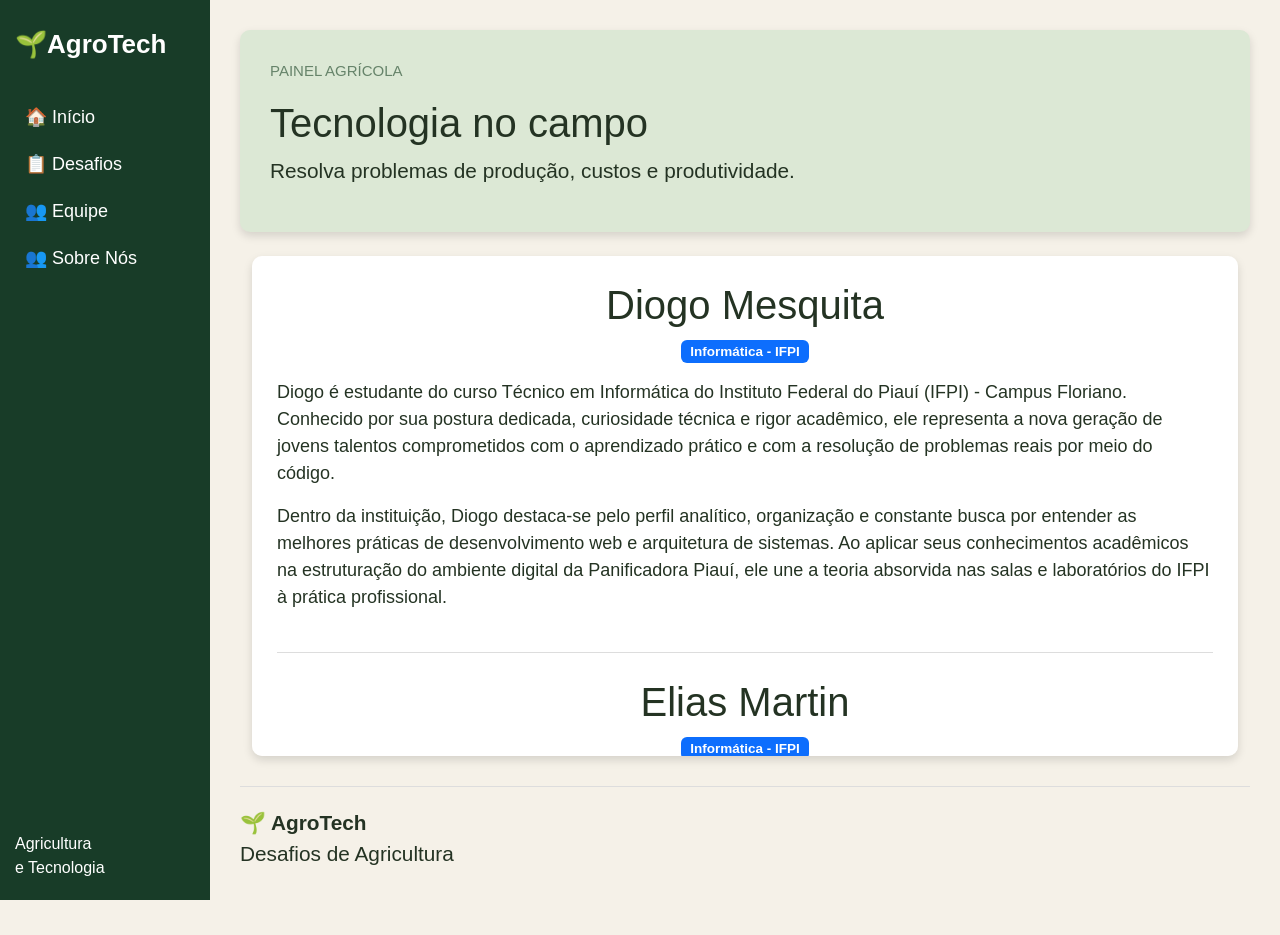
==== sobreNos.html @ 70dc84f5 "Colocação de hovers, criação do sobrNos.html e pequenas modificações no css" ====
<!DOCTYPE html>
<html lang="pt-BR">

<head>
    <meta charset="UTF-8">
    <meta name="viewport" content="width=device-width, initial-scale=1.0">

    <title>AgroTech</title>

    <!-- Bootstrap -->
    <link href="https://cdn.jsdelivr.net/npm/bootstrap@5.3.3/dist/css/bootstrap.min.css" rel="stylesheet">

    <!-- CSS -->
    <link rel="stylesheet" href="style.css">
</head>

<body>

    <!-- MENU LATERAL -->
    <aside class="menu">

        <div class="logo">
            🌱<span>AgroTech</span>
        </div>

        <nav>
            <a href="index.html">🏠 Início</a>
            <a href="#desafios">📋 Desafios</a>
            <a href="#equipe">👥 Equipe</a>
            <a href="sobreNos.html">👥 Sobre Nós</a>
        </nav>

        <div class="menu-final">
            Agricultura<br>
            e Tecnologia
        </div>

    </aside>


    <!-- ÁREA PRINCIPAL -->
    <main class="conteudo" id="inicio">

        <!-- CABEÇALHO -->
        <header>

            <p class="pequeno">PAINEL AGRÍCOLA</p>

            <h1>Tecnologia no campo</h1>

            <p>
                Resolva problemas de produção, custos e produtividade.
            </p>

        </header>


        <!-- CAIXA COM ROLAGEM -->
        <div class="container mt-4">

            <div class="caixa-rolagem">

                <!-- 1. PANIFICADORA -->
                
                

                <!-- 2. DIOGO -->
                <div class="conteudo-caixa">

                    <div class="d-flex flex-column flex-sm-row align-items-center align-items-sm-start gap-3 mb-2">

                        <div>

                            <h1>Diogo Mesquita</h1>

                            <div class="text-center mb-2">
                                <span class="badge bg-primary mb-2">
                                    Informática - IFPI
                                </span>
                            </div>

                            <p class="mb-2">
                                Diogo é estudante do curso Técnico em Informática
                                do Instituto Federal do Piauí (IFPI) - Campus
                                Floriano. Conhecido por sua postura dedicada,
                                curiosidade técnica e rigor acadêmico, ele
                                representa a nova geração de jovens talentos
                                comprometidos com o aprendizado prático e com a
                                resolução de problemas reais por meio do código.
                            </p>

                        </div>

                    </div>

                    <p>
                        Dentro da instituição, Diogo destaca-se pelo perfil
                        analítico, organização e constante busca por entender
                        as melhores práticas de desenvolvimento web e arquitetura
                        de sistemas. Ao aplicar seus conhecimentos acadêmicos
                        na estruturação do ambiente digital da Panificadora
                        Piauí, ele une a teoria absorvida nas salas e laboratórios
                        do IFPI à prática profissional.
                    </p>

                </div>


                <!-- 3. ISAC -->
                <div class="conteudo-caixa">

                    <div class="d-flex flex-column flex-sm-row align-items-center align-items-sm-start gap-3 mb-2">

                        <div>

                            <h1>Elias Martin</h1>

                            <div class="text-center mb-2">
                                <span class="badge bg-primary mb-2">
                                    Informática - IFPI
                                </span>
                            </div>

                            <p class="mb-2">
                                Também discente de Informática no IFPI - Campus
                                Floriano, Elias é um aluno focado, proativo e
                                apaixonado por tecnologia e design funcional.
                                Seu percurso acadêmico é marcado pelo entusiasmo
                                em transformar conceitos computacionais em
                                ferramentas visuais elegantes, acessíveis e
                                altamente interativas.
                            </p>

                        </div>

                    </div>

                    <p>
                        Com olhar atento aos detalhes de usabilidade,
                        responsividade e experiência do usuário, Isac dedica
                        suas horas de estudo e desenvolvimento para garantir
                        que a presença digital da panificadora seja moderna e
                        eficiente em qualquer dispositivo.
                    </p>

                </div>

            </div>

        </div>


        <!-- RODAPÉ -->
        <footer>

            <strong>🌱 AgroTech</strong>

            <p>
                Desafios de Agricultura
            </p>

        </footer>

    </main>


    <!-- Bootstrap -->
    <script src="https://cdn.jsdelivr.net/npm/bootstrap@5.3.3/dist/js/bootstrap.bundle.min.js">
    </script>
    
</body>

</html>
---- style.css ----
* {
    margin: 0;
    padding: 0;
    box-sizing: border-box;
}

body {
    font-family: Arial;
    background: #f5f1e8;
    color: #243323;
}

/* MENU */

.menu {
    position: fixed;
    width: 210px;
    height: 100%;
    padding: 25px 15px;
    background: #183c28;
    color: white;
}

.logo {
    font-size: 26px;
    font-weight: bold;
    margin-bottom: 30px;
}

.menu a {
    display: block;
    padding: 10px;
    color: white;
    text-decoration: none;
    font-size: 18px;
}

.menu a:hover {
    background: #2f6845;
}

.menu-final {
    position: absolute;
    bottom: 20px;
    font-size: 16px;
}

/* CONTEÚDO */

.conteudo {
    margin-left: 210px;
    padding: 30px;
}

header {
    padding: 30px;
    background: #dce8d5;
    border-radius: 10px;
    box-shadow: 0 4px 10px #0002;
    transition: 0.3s;
}

header:hover {
    transform: translateY(-5px);
    box-shadow: 0 8px 15px #0003;
}

header h1 {
    font-size: 40px;
}

.pequeno {
    color: #66836a;
    font-size: 15px;
}

header p {
    font-size: 1.3rem;
}

/* CARDS */

.indicadores,
.desafios {
    display: flex;
    gap: 15px;
    margin: 20px 0;
}

.indicador,
.desafio {
    background: white;
    padding: 20px;
    border-radius: 10px;
    box-shadow: 0 4px 10px #0002;
    transition: 0.3s;
}

.indicador:hover,
.desafio:hover {
    transform: translateY(-5px);
    box-shadow: 0 8px 15px #0003;
}

.pessoa {
    background: white;
    padding: 20px;
    border-radius: 10px;
    font-size: 1.7rem;
    box-shadow: 0 4px 10px #0002;
    transition: 0.3s;
}

.pessoa:hover {
    transform: translateY(-5px);
    box-shadow: 0 8px 15px #0003;
}

.indicador {
    flex: 1;
}

.indicador span {
    font-size: 26px;
}

.indicador small {
    display: block;
    color: #777;
    font-size: 1.3rem;
}

/* TÍTULOS */

.titulo {
    display: flex;
    justify-content: space-between;
    margin: 25px 0 15px;
}

.titulo h2 {
    font-size: 28px;
}

.titulo span {
    background: #f0b429;
    padding: 6px 10px;
    border-radius: 15px;
    font-size: 14px;
}

/* DESAFIOS */

.desafios {
    display: grid;
    grid-template-columns: 1fr 1fr;
}

.desafio {
    display: flex;
    gap: 15px;
}

.numero {
    min-width: 40px;
    height: 40px;
    padding: 10px;
    background: #2f6845;
    color: white;
    border-radius: 50%;
    font-size: 18px;
}

.amarelo {
    background: #e0a51a;
}

.descricao {
    width: 100%;
}

.descricao p {
    color: #777;
    font-size: 18px;
}

.desafio5 {
    grid-column: 1 / 3;
    width: 50%;
    margin: auto;
}

/* FORMULÁRIOS */

.form {
    display: flex;
    flex-wrap: wrap;
    gap: 5px;
}

input,
button {
    padding: 7px;
    font-size: 16px;
}

input {
    width: 120px;
}

button {
    background: #2f6845;
    color: white;
    border: 0;
    border-radius: 5px;
}

button:hover {
    background: #183c28;
}

.resultado {
    margin-top: 10px;
    color: #2f6845;
    font-size: 18px;
}

/* EQUIPE E RODAPÉ */

.equipe {
    margin-top: 30px;
}

footer {
    margin-top: 30px;
    padding: 20px 0;
    font-size: 1.3rem;
    border-top: 1px solid #ddd;
}

.caixa-rolagem {
    height: 500px;
    overflow-y: auto;
    background: white;
    padding: 25px;
    border-radius: 10px;
    box-shadow: 0 4px 10px #0002;
    transition: 0.3s;
}

.caixa-rolagem:hover {
    transform: translateX(5px);
    box-shadow: 0 8px 15px #0003;
}

.conteudo-caixa {
    padding-bottom: 25px;
    margin-bottom: 25px;
    border-bottom: 1px solid #ddd;
    font-size: 18px;
    transition: 0.3s;
}

.conteudo-caixa h1 {
    text-align: center;
}

.conteudo-caixa:last-child {
    border-bottom: none;
}

/* CELULAR */

@media (max-width: 768px) {
    .menu {
        position: static;
        width: 100%;
        height: auto;
    }

    .menu-final {
        display: none;
    }

    .menu nav {
        display: flex;
    }

    .conteudo {
        margin: 0;
        padding: 20px;
    }

    .indicadores,
    .desafios {
        display: block;
    }

    .indicador,
    .desafio {
        margin-bottom: 15px;
    }

    .desafio5 {
        width: 100%;
        grid-column: auto;
    }
}
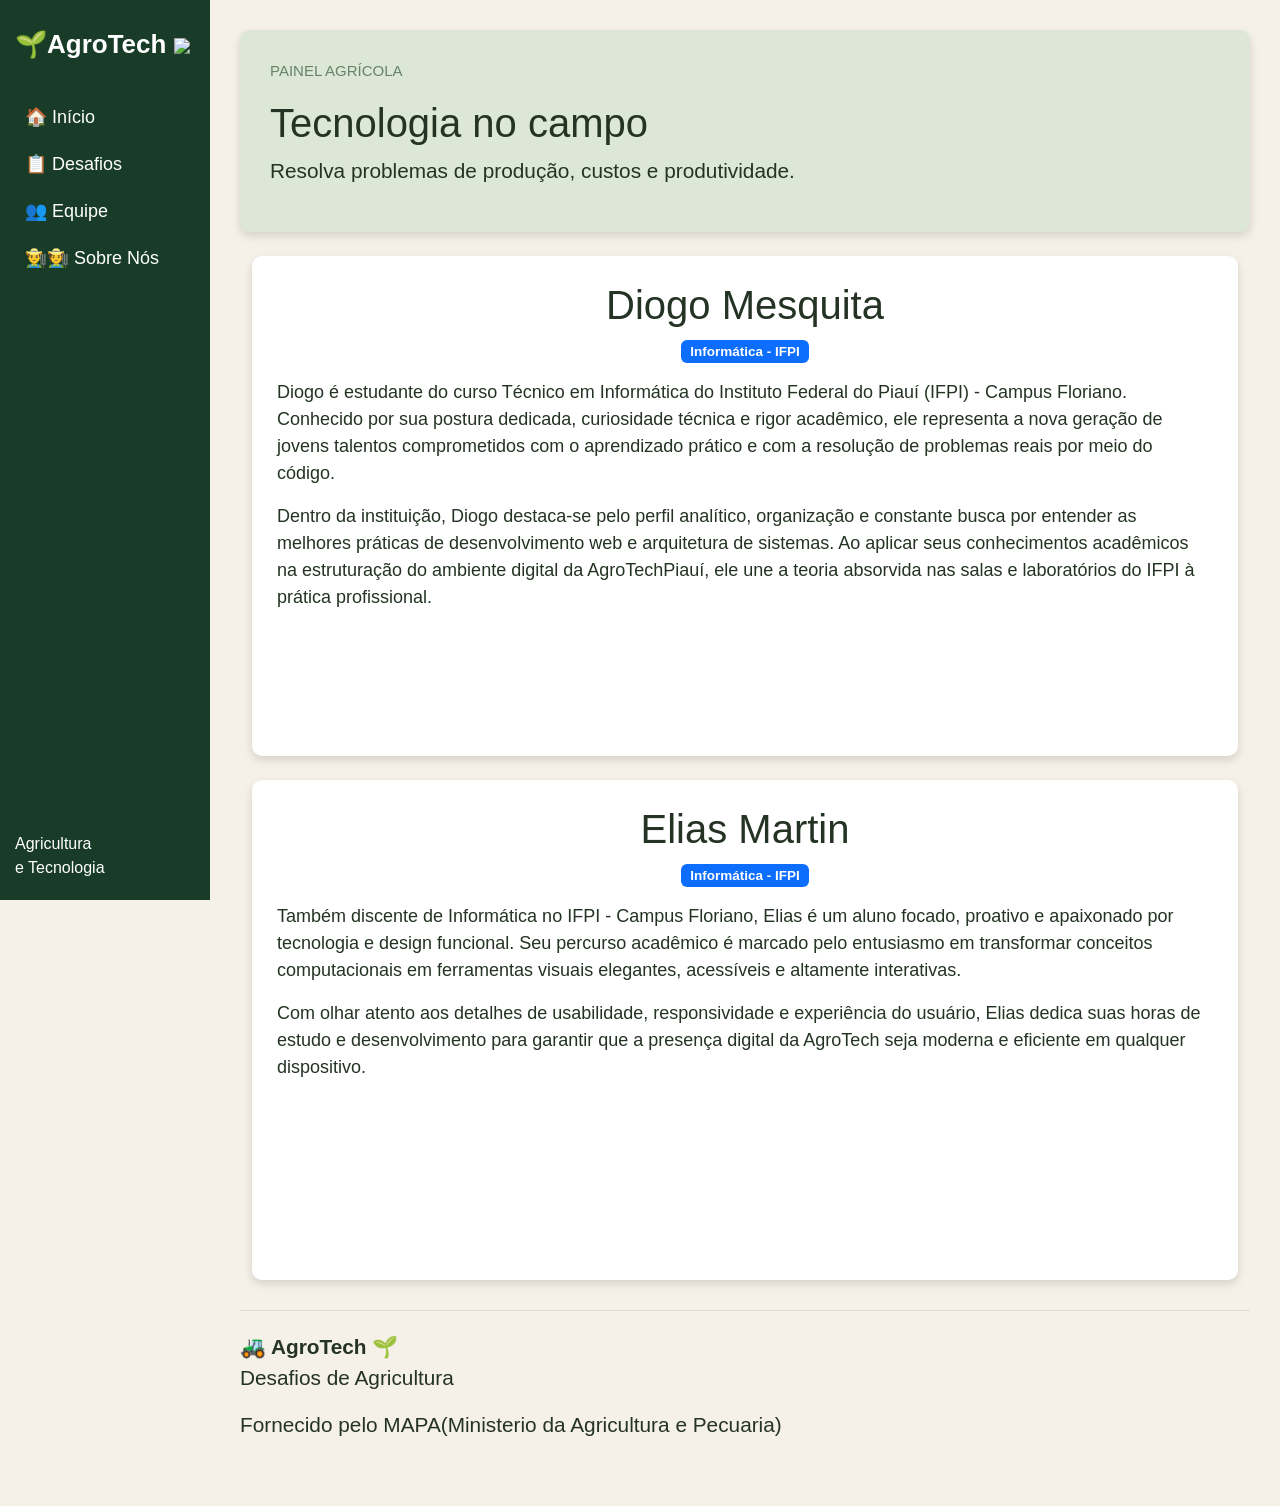
==== commit e4ec8736: "Atualizei as informações contidas nos textos e dividi nossas descrições em duas partes" ====
--- a/sobreNos.html
+++ b/sobreNos.html
@@ -5,74 +5,51 @@
     <meta charset="UTF-8">
     <meta name="viewport" content="width=device-width, initial-scale=1.0">
 
-    <title>AgroTech</title>
-
-    <!-- Bootstrap -->
-    <link href="https://cdn.jsdelivr.net/npm/bootstrap@5.3.3/dist/css/bootstrap.min.css" rel="stylesheet">
+    <title>Sobre nós</title>
 
     <!-- CSS -->
+    <link href="https://cdn.jsdelivr.net/npm/bootstrap@5.3.3/dist/css/bootstrap.min.css" rel="stylesheet">
     <link rel="stylesheet" href="style.css">
 </head>
-
 <body>
 
     <!-- MENU LATERAL -->
     <aside class="menu">
-
         <div class="logo">
             🌱<span>AgroTech</span>
+            <img src="MAPA.png" id="mapa">
         </div>
 
         <nav>
             <a href="index.html">🏠 Início</a>
             <a href="#desafios">📋 Desafios</a>
             <a href="#equipe">👥 Equipe</a>
-            <a href="sobreNos.html">👥 Sobre Nós</a>
+            <a href="sobreNos.html">👨‍🌾🧑‍🌾 Sobre Nós</a>
         </nav>
 
-        <div class="menu-final">
-            Agricultura<br>
-            e Tecnologia
-        </div>
-
+        <div class="menu-final">Agricultura<br> e Tecnologia</div>
     </aside>
-
 
     <!-- ÁREA PRINCIPAL -->
     <main class="conteudo" id="inicio">
-
         <!-- CABEÇALHO -->
         <header>
 
             <p class="pequeno">PAINEL AGRÍCOLA</p>
-
             <h1>Tecnologia no campo</h1>
-
             <p>
                 Resolva problemas de produção, custos e produtividade.
             </p>
-
         </header>
-
 
         <!-- CAIXA COM ROLAGEM -->
         <div class="container mt-4">
-
             <div class="caixa-rolagem">
-
-                <!-- 1. PANIFICADORA -->
-                
-                
-
-                <!-- 2. DIOGO -->
+                <!-- 1. DIOGO -->
                 <div class="conteudo-caixa">
-
                     <div class="d-flex flex-column flex-sm-row align-items-center align-items-sm-start gap-3 mb-2">
-
                         <div>
-
                             <h1>Diogo Mesquita</h1>
-
                             <div class="text-center mb-2">
                                 <span class="badge bg-primary mb-2">
                                     Informática - IFPI
@@ -88,9 +65,7 @@
                                 comprometidos com o aprendizado prático e com a
                                 resolução de problemas reais por meio do código.
                             </p>
-
                         </div>
-
                     </div>
 
                     <p>
@@ -98,23 +73,22 @@
                         analítico, organização e constante busca por entender
                         as melhores práticas de desenvolvimento web e arquitetura
                         de sistemas. Ao aplicar seus conhecimentos acadêmicos
-                        na estruturação do ambiente digital da Panificadora
-                        Piauí, ele une a teoria absorvida nas salas e laboratórios
+                        na estruturação do ambiente digital da AgroTechPiauí,
+                        ele une a teoria absorvida nas salas e laboratórios
                         do IFPI à prática profissional.
                     </p>
-
                 </div>
-
-
-                <!-- 3. ISAC -->
+            </div>
+        </div>
+              
+          <!-- CAIXA COM ROLAGEM -->
+          <div class="container mt-4">
+             <div class="caixa-rolagem">
+                <!-- 2. Elias-->
                 <div class="conteudo-caixa">
-
                     <div class="d-flex flex-column flex-sm-row align-items-center align-items-sm-start gap-3 mb-2">
-
                         <div>
-
                             <h1>Elias Martin</h1>
-
                             <div class="text-center mb-2">
                                 <span class="badge bg-primary mb-2">
                                     Informática - IFPI
@@ -130,44 +104,32 @@
                                 ferramentas visuais elegantes, acessíveis e
                                 altamente interativas.
                             </p>
-
                         </div>
-
                     </div>
 
                     <p>
                         Com olhar atento aos detalhes de usabilidade,
-                        responsividade e experiência do usuário, Isac dedica
+                        responsividade e experiência do usuário, Elias dedica
                         suas horas de estudo e desenvolvimento para garantir
-                        que a presença digital da panificadora seja moderna e
+                        que a presença digital da AgroTech seja moderna e
                         eficiente em qualquer dispositivo.
                     </p>
-
                 </div>
-
             </div>
-
         </div>
 
 
         <!-- RODAPÉ -->
         <footer>
 
-            <strong>🌱 AgroTech</strong>
-
-            <p>
-                Desafios de Agricultura
-            </p>
-
+            <strong>🚜 AgroTech 🌱</strong>
+            <p>Desafios de Agricultura</p>
+            <p>Fornecido pelo MAPA(Ministerio da Agricultura e Pecuaria)</p>
         </footer>
-
     </main>
 
-
     <!-- Bootstrap -->
-    <script src="https://cdn.jsdelivr.net/npm/bootstrap@5.3.3/dist/js/bootstrap.bundle.min.js">
-    </script>
+    <script src="https://cdn.jsdelivr.net/npm/bootstrap@5.3.3/dist/js/bootstrap.bundle.min.js"></script>
     
 </body>
-
 </html>
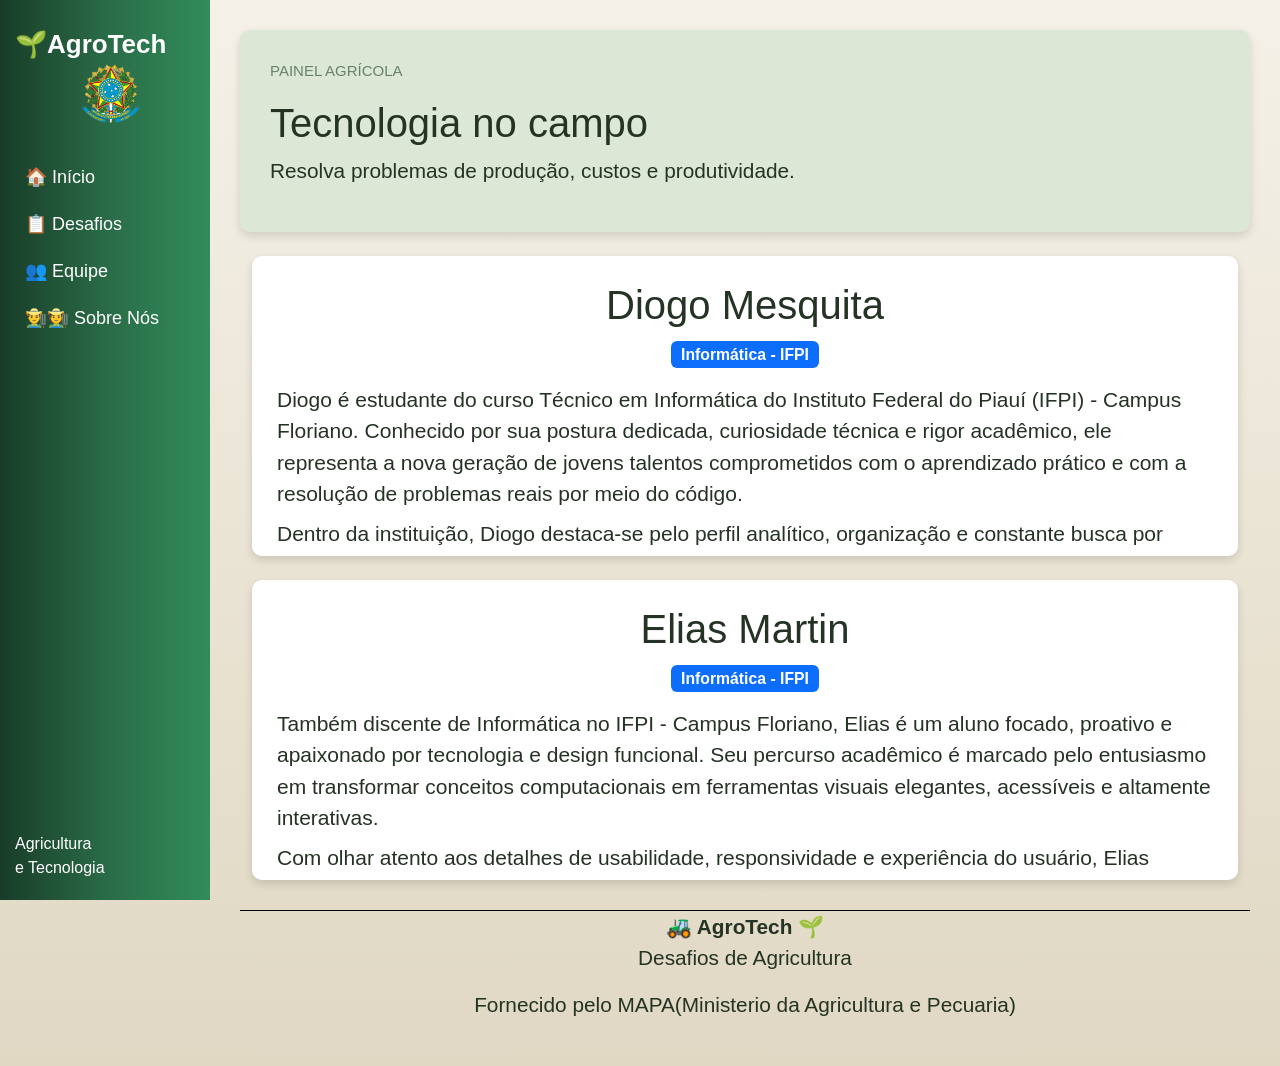
==== commit 29217e0b: "Revisão/Correção concluída" ====
--- a/sobreNos.html
+++ b/sobreNos.html
@@ -65,18 +65,17 @@
                                 comprometidos com o aprendizado prático e com a
                                 resolução de problemas reais por meio do código.
                             </p>
+                            <p class="mb-2">
+                                Dentro da instituição, Diogo destaca-se pelo perfil
+                                analítico, organização e constante busca por entender
+                                as melhores práticas de desenvolvimento web e arquitetura
+                                de sistemas. Ao aplicar seus conhecimentos acadêmicos
+                                na estruturação do ambiente digital da AgroTechPiauí,
+                                ele une a teoria absorvida nas salas e laboratórios
+                                do IFPI à prática profissional.
+                            </p>
                         </div>
                     </div>
-
-                    <p>
-                        Dentro da instituição, Diogo destaca-se pelo perfil
-                        analítico, organização e constante busca por entender
-                        as melhores práticas de desenvolvimento web e arquitetura
-                        de sistemas. Ao aplicar seus conhecimentos acadêmicos
-                        na estruturação do ambiente digital da AgroTechPiauí,
-                        ele une a teoria absorvida nas salas e laboratórios
-                        do IFPI à prática profissional.
-                    </p>
                 </div>
             </div>
         </div>
@@ -104,16 +103,15 @@
                                 ferramentas visuais elegantes, acessíveis e
                                 altamente interativas.
                             </p>
+                            <p class="mb-2">
+                                Com olhar atento aos detalhes de usabilidade,
+                                responsividade e experiência do usuário, Elias dedica
+                                suas horas de estudo e desenvolvimento para garantir
+                                que a presença digital da AgroTech seja moderna e
+                                eficiente em qualquer dispositivo.
+                            </p>
                         </div>
                     </div>
-
-                    <p>
-                        Com olhar atento aos detalhes de usabilidade,
-                        responsividade e experiência do usuário, Elias dedica
-                        suas horas de estudo e desenvolvimento para garantir
-                        que a presença digital da AgroTech seja moderna e
-                        eficiente em qualquer dispositivo.
-                    </p>
                 </div>
             </div>
         </div>
--- a/style.css
+++ b/style.css
@@ -1,12 +1,6 @@
-* {
-    margin: 0;
-    padding: 0;
-    box-sizing: border-box;
-}
-
 body {
     font-family: Arial;
-    background: #f5f1e8;
+    background: linear-gradient(#f5f1e8,#e0d8c3);
     color: #243323;
 }
 
@@ -17,7 +11,7 @@
     width: 210px;
     height: 100%;
     padding: 25px 15px;
-    background: #183c28;
+    background: linear-gradient(90deg, #183c28, #2a6b47, #318c5a);
     color: white;
 }
 
@@ -109,6 +103,7 @@
     font-size: 1.7rem;
     box-shadow: 0 4px 10px #0002;
     transition: 0.3s;
+    margin: 5px;
 }
 
 .pessoa:hover {
@@ -133,20 +128,11 @@
 /* TÍTULOS */
 
 .titulo {
-    display: flex;
-    justify-content: space-between;
     margin: 25px 0 15px;
 }
 
 .titulo h2 {
     font-size: 28px;
-}
-
-.titulo span {
-    background: #f0b429;
-    padding: 6px 10px;
-    border-radius: 15px;
-    font-size: 14px;
 }
 
 /* DESAFIOS */
@@ -175,6 +161,9 @@
     background: #e0a51a;
 }
 
+.azul{
+    background: #2b6f99
+}
 .descricao {
     width: 100%;
 }
@@ -198,8 +187,7 @@
     gap: 5px;
 }
 
-input,
-button {
+input,button {
     padding: 7px;
     font-size: 16px;
 }
@@ -233,13 +221,13 @@
 
 footer {
     margin-top: 30px;
-    padding: 20px 0;
     font-size: 1.3rem;
-    border-top: 1px solid #ddd;
+    border-top: 1px solid black;
+    text-align: center;
 }
 
 .caixa-rolagem {
-    height: 500px;
+    height: 300px;
     overflow-y: auto;
     background: white;
     padding: 25px;
@@ -249,24 +237,18 @@
 }
 
 .caixa-rolagem:hover {
-    transform: translateX(5px);
+    transform: translateY(-5px);
     box-shadow: 0 8px 15px #0003;
 }
 
 .conteudo-caixa {
     padding-bottom: 25px;
     margin-bottom: 25px;
-    border-bottom: 1px solid #ddd;
-    font-size: 18px;
-    transition: 0.3s;
+    font-size: 21px;
 }
 
 .conteudo-caixa h1 {
     text-align: center;
-}
-
-.conteudo-caixa:last-child {
-    border-bottom: none;
 }
 
 /* CELULAR */
@@ -305,4 +287,9 @@
         width: 100%;
         grid-column: auto;
     }
+}
+
+#mapa{
+  margin-left: 2.5em;
+  height: 60px;
 }
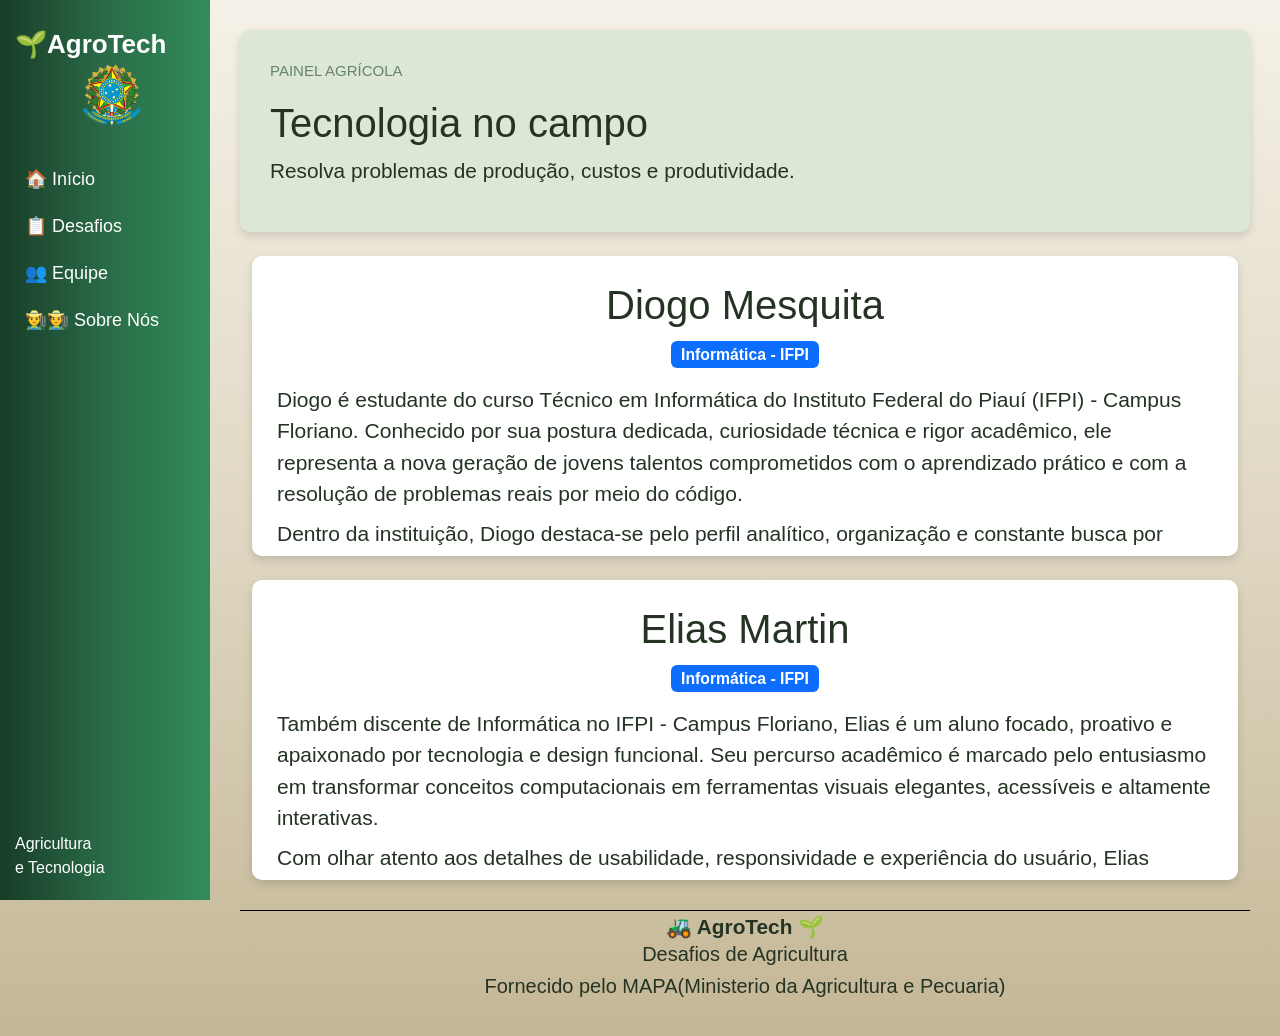
==== commit 53febcde: "Detalhezinho encerrado com sucesso" ====
--- a/sobreNos.html
+++ b/sobreNos.html
@@ -121,8 +121,8 @@
         <footer>
 
             <strong>🚜 AgroTech 🌱</strong>
-            <p>Desafios de Agricultura</p>
-            <p>Fornecido pelo MAPA(Ministerio da Agricultura e Pecuaria)</p>
+            <h5>Desafios de Agricultura</h5>
+            <h5>Fornecido pelo MAPA(Ministerio da Agricultura e Pecuaria)</h5>  
         </footer>
     </main>
 
--- a/style.css
+++ b/style.css
@@ -1,6 +1,6 @@
 body {
     font-family: Arial;
-    background: linear-gradient(#f5f1e8,#e0d8c3);
+    background: linear-gradient(#f5f1e8,#e0d8c3,#c4b796);
     color: #243323;
 }
 
@@ -201,6 +201,7 @@
     color: white;
     border: 0;
     border-radius: 5px;
+
 }
 
 button:hover {
@@ -287,9 +288,13 @@
         width: 100%;
         grid-column: auto;
     }
+
+    button {
+        margin: 0px 0px 0px 85px;
+    }
 }
 
 #mapa{
   margin-left: 2.5em;
-  height: 60px;
+  height: 62px;
 }
